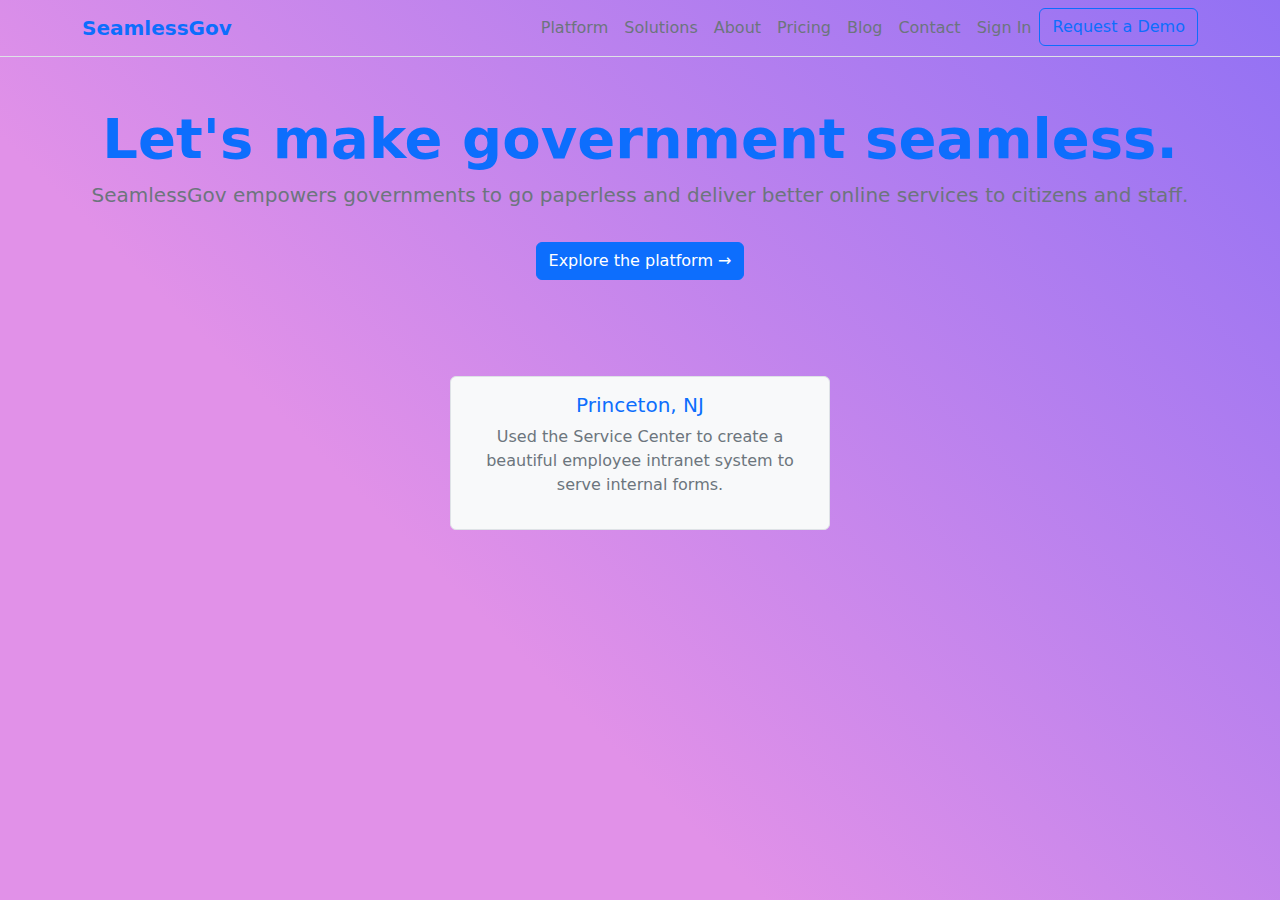
==== index.html @ b8a13b80 "navbar" ====
<!DOCTYPE html>
<html lang="cs">
<head>
  <meta charset="UTF-8">
  <meta name="viewport" content="width=device-width, initial-scale=1.0">
  <title>SeamlessGov</title>
  <link rel="stylesheet" href="style.css">
  <link href="https://cdn.jsdelivr.net/npm/bootstrap@5.3.0/dist/css/bootstrap.min.css" rel="stylesheet">
</head>
<body class="bg-light text-center">

  <!-- Navigační lišta -->
  <nav class="navbar navbar-expand-lg bg-transparent border-bottom">
    <div class="container">
      <a class="navbar-brand text-primary fw-bold" href="#">SeamlessGov</a>
      <button class="navbar-toggler" type="button" data-bs-toggle="collapse" data-bs-target="#navbarNav" aria-controls="navbarNav" aria-expanded="false" aria-label="Toggle navigation">
        <span class="navbar-toggler-icon"></span>
      </button>
      <div class="collapse navbar-collapse" id="navbarNav">
        <ul class="navbar-nav ms-auto">
          <li class="nav-item">
            <a class="nav-link text-secondary" href="#">Platform</a>
          </li>
          <li class="nav-item">
            <a class="nav-link text-secondary" href="#">Solutions</a>
          </li>
          <li class="nav-item">
            <a class="nav-link text-secondary" href="#">About</a>
          </li>
          <li class="nav-item">
            <a class="nav-link text-secondary" href="#">Pricing</a>
          </li>
          <li class="nav-item">
            <a class="nav-link text-secondary" href="#">Blog</a>
          </li>
          <li class="nav-item">
            <a class="nav-link text-secondary" href="#">Contact</a>
          </li>
          <li class="nav-item">
            <a class="nav-link text-secondary" href="#">Sign In</a>
          </li>
          <li class="nav-item">
            <a class="btn btn-outline-primary" href="#">Request a Demo</a>
          </li>
        </ul>
      </div>
    </div>
  </nav>

  <!-- Hlavní část -->
  <div class="container py-5">
    <h1 class="display-4 fw-bold text-primary">Let's make government seamless.</h1>
    <p class="lead text-secondary">SeamlessGov empowers governments to go paperless and deliver better online services to citizens and staff.</p>
    <a href="#" class="btn btn-primary mt-3">Explore the platform →</a>
  </div>

  <!-- Časová osa -->
  <div class="container mt-5">
    <div class="row justify-content-center">
      <div class="col-md-4 bg-light border rounded p-3">
        <h5 class="text-primary">Princeton, NJ</h5>
        <p class="text-secondary">Used the Service Center to create a beautiful employee intranet system to serve internal forms.</p>
      </div>
    </div>
  </div>

  <script src="https://cdn.jsdelivr.net/npm/bootstrap@5.3.0/dist/js/bootstrap.bundle.min.js"></script>
</body>
</html>
---- style.css ----
body {background: rgb(225,145,232);
    background: linear-gradient(45deg, rgba(225,145,232,1) 35%, rgba(146,113,244,1) 100%);
background-repeat: no-repeat;
min-height: 100vh; }
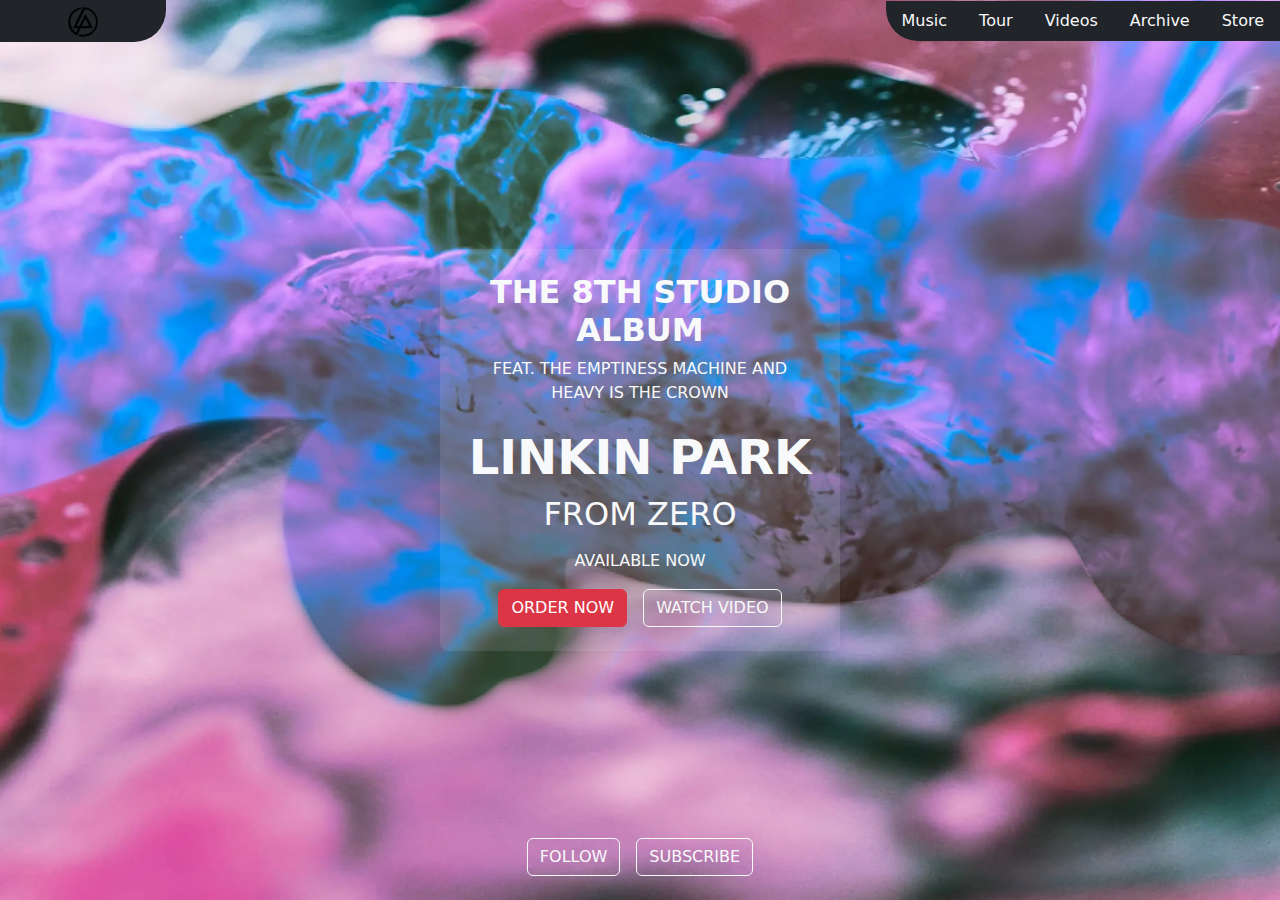
==== commit e222059d: "změna pozadí a navbar" ====
--- a/index.html
+++ b/index.html
@@ -1,69 +1,48 @@
 <!DOCTYPE html>
-<html lang="cs">
+<html lang="en">
 <head>
   <meta charset="UTF-8">
   <meta name="viewport" content="width=device-width, initial-scale=1.0">
-  <title>SeamlessGov</title>
-  <link rel="stylesheet" href="style.css">
-  <link href="https://cdn.jsdelivr.net/npm/bootstrap@5.3.0/dist/css/bootstrap.min.css" rel="stylesheet">
+  <title>Linkin Park Album</title>
+  <link href="https://cdn.jsdelivr.net/npm/bootstrap@5.3.0-alpha1/dist/css/bootstrap.min.css" rel="stylesheet">
 </head>
-<body class="bg-light text-center">
+<body style="background: url('./img/bg.png') no-repeat center center/cover; height: 100vh; position: relative;">
 
-  <!-- Navigační lišta -->
-  <nav class="navbar navbar-expand-lg bg-transparent border-bottom">
-    <div class="container">
-      <a class="navbar-brand text-primary fw-bold" href="#">SeamlessGov</a>
-      <button class="navbar-toggler" type="button" data-bs-toggle="collapse" data-bs-target="#navbarNav" aria-controls="navbarNav" aria-expanded="false" aria-label="Toggle navigation">
-        <span class="navbar-toggler-icon"></span>
-      </button>
-      <div class="collapse navbar-collapse" id="navbarNav">
-        <ul class="navbar-nav ms-auto">
-          <li class="nav-item">
-            <a class="nav-link text-secondary" href="#">Platform</a>
-          </li>
-          <li class="nav-item">
-            <a class="nav-link text-secondary" href="#">Solutions</a>
-          </li>
-          <li class="nav-item">
-            <a class="nav-link text-secondary" href="#">About</a>
-          </li>
-          <li class="nav-item">
-            <a class="nav-link text-secondary" href="#">Pricing</a>
-          </li>
-          <li class="nav-item">
-            <a class="nav-link text-secondary" href="#">Blog</a>
-          </li>
-          <li class="nav-item">
-            <a class="nav-link text-secondary" href="#">Contact</a>
-          </li>
-          <li class="nav-item">
-            <a class="nav-link text-secondary" href="#">Sign In</a>
-          </li>
-          <li class="nav-item">
-            <a class="btn btn-outline-primary" href="#">Request a Demo</a>
-          </li>
-        </ul>
-      </div>
-    </div>
+  <!-- Navigace -->
+  <nav class="navbar navbar-dark bg-dark position-absolute bg-transparent d-flex justify-content-between container-fluid p-0">
+      <a class="navbar-brand bg-dark text-center" href="#" style="border-radius: 0 0 2rem 0; width:13%;">
+        <img src="./img/LP logo.png" alt="Logo" style="height: 30px;">
+      </a>
+      <ul class="nav bg-dark" style="border-radius: 0 0 0 2rem;">
+        <li class="nav-item"><a class="nav-link text-light" href="#">Music</a></li>
+        <li class="nav-item"><a class="nav-link text-light" href="#">Tour</a></li>
+        <li class="nav-item"><a class="nav-link text-light" href="#">Videos</a></li>
+        <li class="nav-item"><a class="nav-link text-light" href="#">Archive</a></li>
+        <li class="nav-item"><a class="nav-link text-light" href="#">Store</a></li>
+      </ul>
   </nav>
 
-  <!-- Hlavní část -->
-  <div class="container py-5">
-    <h1 class="display-4 fw-bold text-primary">Let's make government seamless.</h1>
-    <p class="lead text-secondary">SeamlessGov empowers governments to go paperless and deliver better online services to citizens and staff.</p>
-    <a href="#" class="btn btn-primary mt-3">Explore the platform →</a>
-  </div>
-
-  <!-- Časová osa -->
-  <div class="container mt-5">
-    <div class="row justify-content-center">
-      <div class="col-md-4 bg-light border rounded p-3">
-        <h5 class="text-primary">Princeton, NJ</h5>
-        <p class="text-secondary">Used the Service Center to create a beautiful employee intranet system to serve internal forms.</p>
+  <!-- Hlavní sekce -->
+  <div class="container h-100 d-flex align-items-center justify-content-center">
+    <div class="text-center text-light p-4" style="background: rgba(255, 255, 255, 0.1); border-radius: 8px; max-width: 400px;">
+      <h2 class="fw-bold">THE 8TH STUDIO ALBUM</h2>
+      <p class="mb-4">FEAT. THE EMPTINESS MACHINE AND HEAVY IS THE CROWN</p>
+      <h1 class="display-5 fw-bold">LINKIN PARK</h1>
+      <h2 class="fw-light">FROM ZERO</h2>
+      <p class="mt-3">AVAILABLE NOW</p>
+      <div class="d-flex justify-content-center gap-3">
+        <a href="#" class="btn btn-danger">ORDER NOW</a>
+        <a href="#" class="btn btn-outline-light">WATCH VIDEO</a>
       </div>
     </div>
   </div>
 
-  <script src="https://cdn.jsdelivr.net/npm/bootstrap@5.3.0/dist/js/bootstrap.bundle.min.js"></script>
+  <!-- Ovládací prvky dole -->
+  <div class="position-absolute bottom-0 start-0 end-0 d-flex justify-content-center mb-4 gap-3">
+    <a href="#" class="btn btn-outline-light">FOLLOW</a>
+    <a href="#" class="btn btn-outline-light">SUBSCRIBE</a>
+  </div>
+
+  <script src="https://cdn.jsdelivr.net/npm/bootstrap@5.3.0-alpha1/dist/js/bootstrap.bundle.min.js"></script>
 </body>
 </html>
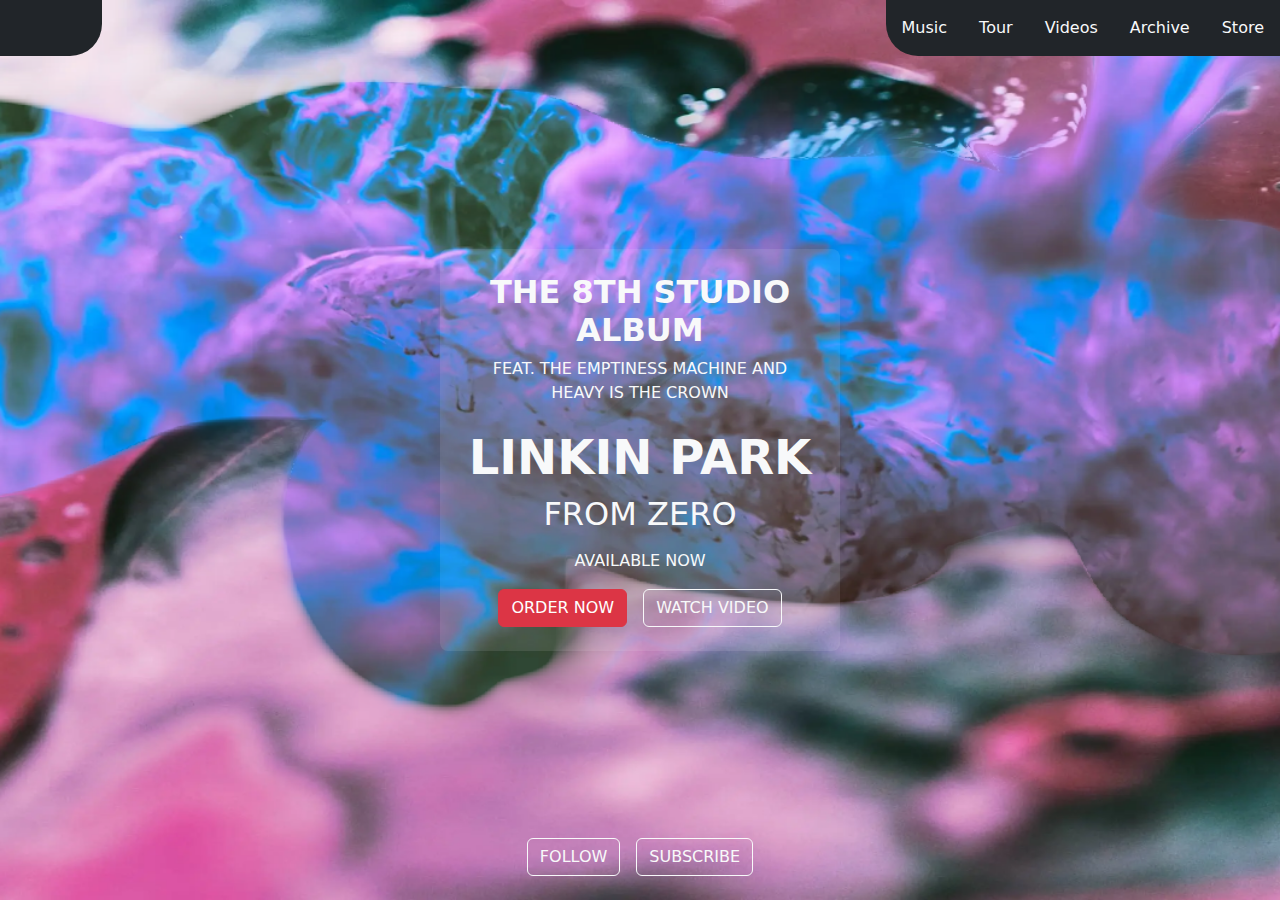
==== commit ed2aaade: "update" ====
--- a/index.html
+++ b/index.html
@@ -9,18 +9,22 @@
 <body style="background: url('./img/bg.png') no-repeat center center/cover; height: 100vh; position: relative;">
 
   <!-- Navigace -->
-  <nav class="navbar navbar-dark bg-dark position-absolute bg-transparent d-flex justify-content-between container-fluid p-0">
-      <a class="navbar-brand bg-dark text-center" href="#" style="border-radius: 0 0 2rem 0; width:13%;">
-        <img src="./img/LP logo.png" alt="Logo" style="height: 30px;">
-      </a>
-      <ul class="nav bg-dark" style="border-radius: 0 0 0 2rem;">
-        <li class="nav-item"><a class="nav-link text-light" href="#">Music</a></li>
-        <li class="nav-item"><a class="nav-link text-light" href="#">Tour</a></li>
-        <li class="nav-item"><a class="nav-link text-light" href="#">Videos</a></li>
-        <li class="nav-item"><a class="nav-link text-light" href="#">Archive</a></li>
-        <li class="nav-item"><a class="nav-link text-light" href="#">Store</a></li>
-      </ul>
+  <nav class="navbar navbar-dark position-absolute bg-transparent container-fluid top-0 start-0 p-0 d-flex justify-content-between">
+    <!-- Logo -->
+    <a class="navbar-brand bg-dark text-center text-light" href="#" style="border-radius: 0 0 2rem 0; width: 8%; height: 56px; display: flex; align-items: center; justify-content: center;">
+      <div class="icon" data-v-64e728a6=""><svg class="m-2" xmlns="http://www.w3.org/2000/svg" fill="none" viewBox="0 0 56 56" class="nuxt-icon nuxt-icon--fill" data-v-64e728a6=""><circle cx="28" cy="28" r="28" fill="#FAFCFE"></circle><path fill="#242628" d="M29.405 4.008 29.25 4h-1.57c-.499 0-.761 0-1.331.02l-.412.038c-5.684.48-11.03 3.01-15.056 7.122C6.442 15.7 4 21.668 4 27.985c0 9.374 5.51 17.95 14.065 21.859l.37.177a.37.37 0 0 1 .142.02l.326.134c.794.368 1.031.378 1.808.696l.26.079A23.951 23.951 0 0 0 27.997 52c6.29 0 12.239-2.429 16.755-6.84C49.427 40.593 52 34.495 52 27.982c0-12.707-9.932-23.24-22.595-23.974ZM42.728 42.44c-.113.116-.227.23-.343.341C38.503 46.56 33.394 48.64 28 48.64a20.67 20.67 0 0 1-5.084-.637 2.603 2.603 0 0 1-1.695-3.666l2.366-4.84a2.607 2.607 0 0 1 2.334-1.459l14.69-.015c.036 0 .071 0 .107-.002a2.602 2.602 0 0 1 2.008 4.418l.002.002ZM11.11 36.945h-.017a2.602 2.602 0 0 1-2.417-1.686 20.588 20.588 0 0 1-1.32-7.274c0-5.41 2.09-10.528 5.879-14.414a20.679 20.679 0 0 1 9.044-5.436 2.603 2.603 0 0 1 3.045 3.674L13.604 35.122c-.446 1.047-1.296 1.823-2.495 1.823Zm8.333 4.035a2.964 2.964 0 0 1-2.961 2.964 2.964 2.964 0 0 1 0-5.928 2.964 2.964 0 0 1 2.961 2.964Zm8.308-9.988 2.014-4.11a2.602 2.602 0 0 1 2.32-1.457h.016a2.6 2.6 0 0 1 2.32 1.429l2.08 4.12a2.603 2.603 0 0 1-2.324 3.777l-4.097-.01a2.595 2.595 0 0 1-2.203-1.23 2.598 2.598 0 0 1-.126-2.52Zm14.716 4.32a2.458 2.458 0 0 0-.083-.187L33.83 18.26a1.988 1.988 0 0 0-1.778-1.094c-.235 0-.462.038-.676.114a2.594 2.594 0 0 1-2.823-.735 2.6 2.6 0 0 1-.369-2.895l2.16-4.277a2.601 2.601 0 0 1 3-1.338c8.862 2.393 15.295 10.783 15.295 19.945 0 2.514-.444 4.966-1.321 7.289a2.606 2.606 0 0 1-2.412 1.684h-.02a2.601 2.601 0 0 1-2.42-1.647v.006Z"></path></svg></div>
+    </a>
+  
+    <!-- Navigační menu -->
+    <ul class="nav bg-dark p-0" style="border-radius: 0 0 0 2rem; height: 56px; display: flex; align-items: center;">
+      <li class="nav-item"><a class="nav-link text-light px-3" href="#">Music</a></li>
+      <li class="nav-item"><a class="nav-link text-light px-3" href="#">Tour</a></li>
+      <li class="nav-item"><a class="nav-link text-light px-3" href="#">Videos</a></li>
+      <li class="nav-item"><a class="nav-link text-light px-3" href="#">Archive</a></li>
+      <li class="nav-item"><a class="nav-link text-light px-3" href="#">Store</a></li>
+    </ul>
   </nav>
+  
 
   <!-- Hlavní sekce -->
   <div class="container h-100 d-flex align-items-center justify-content-center">
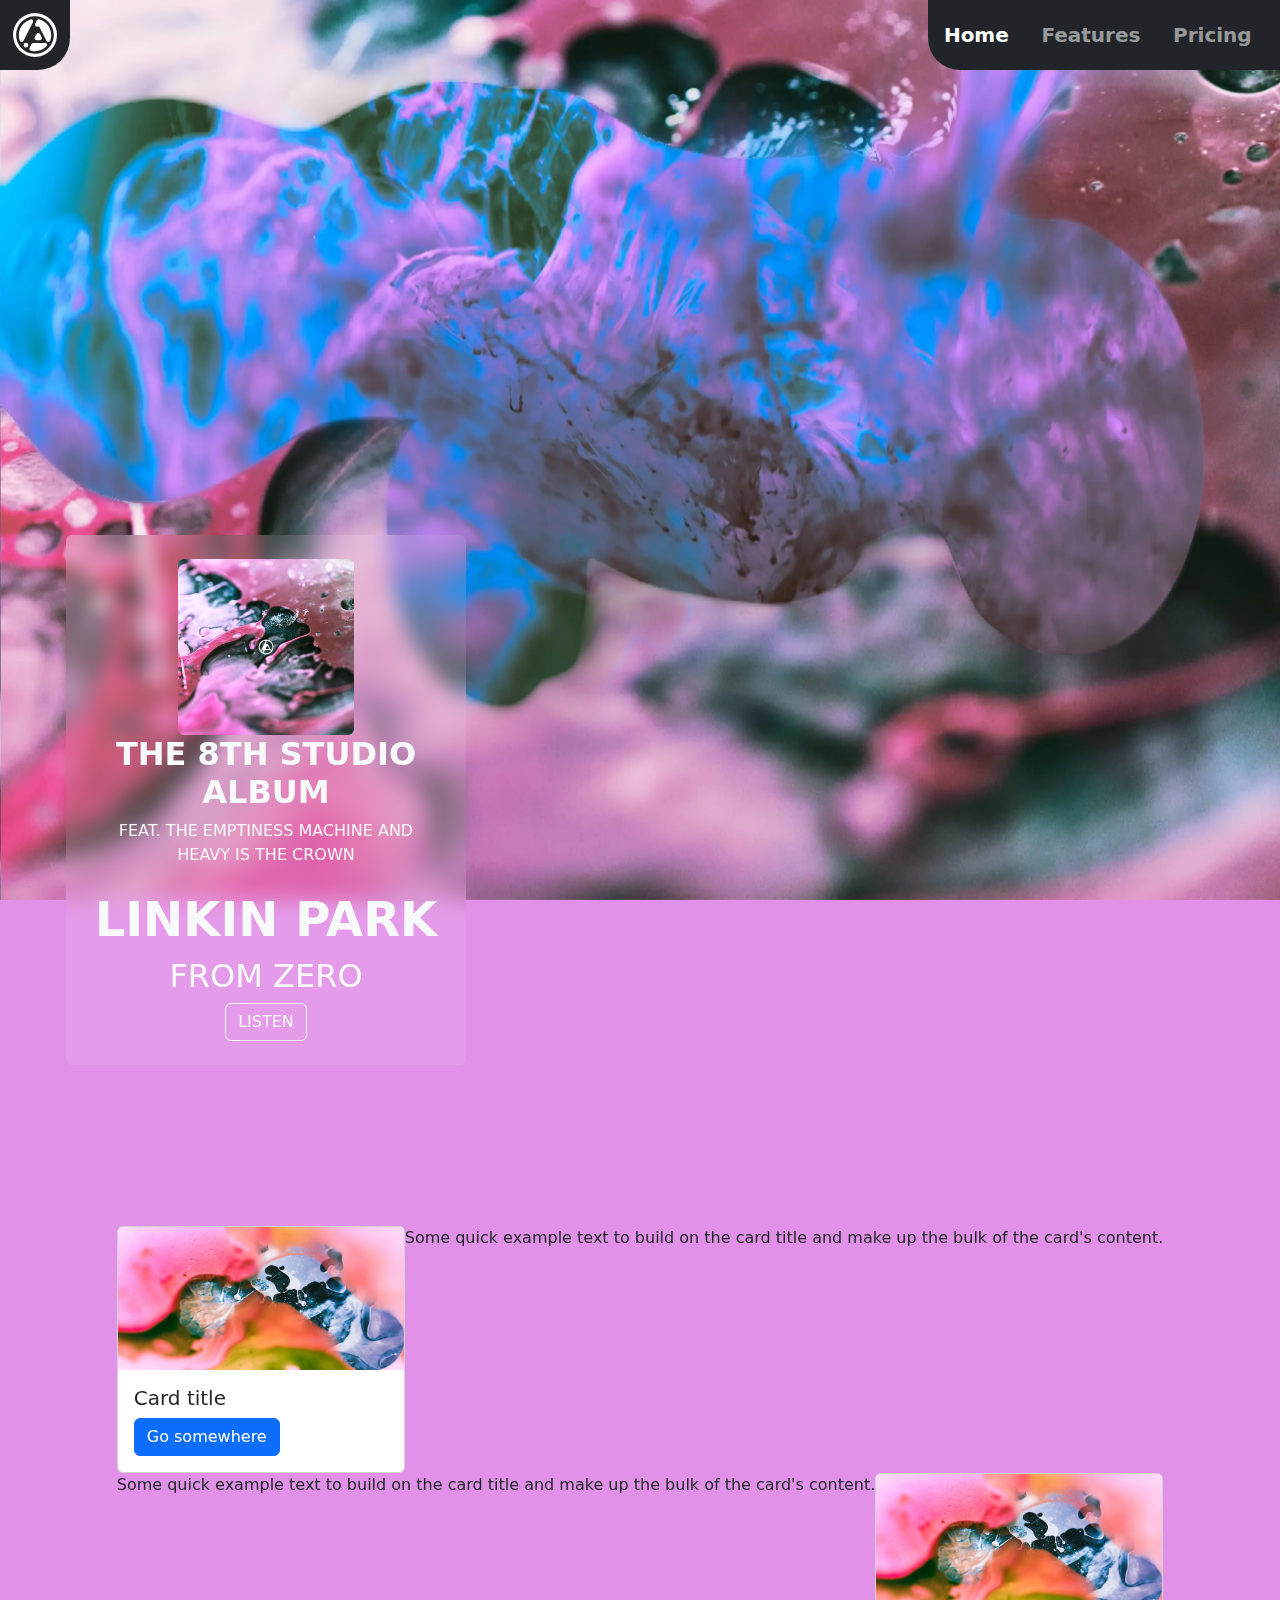
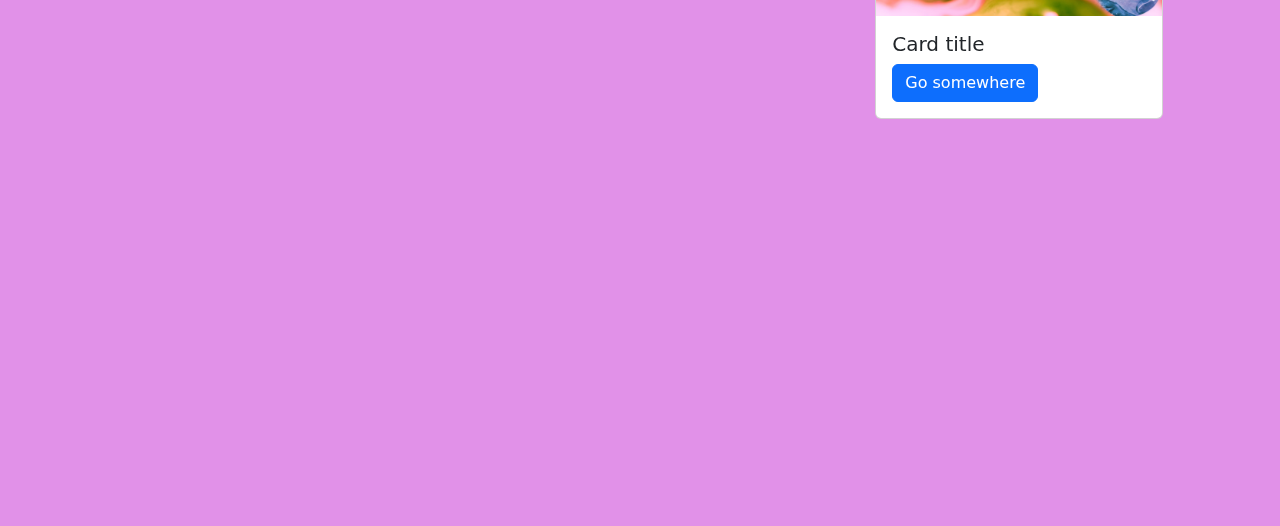
==== commit fca780c8: "update navbar,cards,delší background" ====
--- a/index.html
+++ b/index.html
@@ -1,52 +1,100 @@
 <!DOCTYPE html>
 <html lang="en">
+
 <head>
   <meta charset="UTF-8">
   <meta name="viewport" content="width=device-width, initial-scale=1.0">
   <title>Linkin Park Album</title>
   <link href="https://cdn.jsdelivr.net/npm/bootstrap@5.3.0-alpha1/dist/css/bootstrap.min.css" rel="stylesheet">
+  <link rel="stylesheet" href="style.css">
 </head>
-<body style="background: url('./img/bg.png') no-repeat center center/cover; height: 100vh; position: relative;">
 
-  <!-- Navigace -->
-  <nav class="navbar navbar-dark position-absolute bg-transparent container-fluid top-0 start-0 p-0 d-flex justify-content-between">
-    <!-- Logo -->
-    <a class="navbar-brand bg-dark text-center text-light" href="#" style="border-radius: 0 0 2rem 0; width: 8%; height: 56px; display: flex; align-items: center; justify-content: center;">
-      <div class="icon" data-v-64e728a6=""><svg class="m-2" xmlns="http://www.w3.org/2000/svg" fill="none" viewBox="0 0 56 56" class="nuxt-icon nuxt-icon--fill" data-v-64e728a6=""><circle cx="28" cy="28" r="28" fill="#FAFCFE"></circle><path fill="#242628" d="M29.405 4.008 29.25 4h-1.57c-.499 0-.761 0-1.331.02l-.412.038c-5.684.48-11.03 3.01-15.056 7.122C6.442 15.7 4 21.668 4 27.985c0 9.374 5.51 17.95 14.065 21.859l.37.177a.37.37 0 0 1 .142.02l.326.134c.794.368 1.031.378 1.808.696l.26.079A23.951 23.951 0 0 0 27.997 52c6.29 0 12.239-2.429 16.755-6.84C49.427 40.593 52 34.495 52 27.982c0-12.707-9.932-23.24-22.595-23.974ZM42.728 42.44c-.113.116-.227.23-.343.341C38.503 46.56 33.394 48.64 28 48.64a20.67 20.67 0 0 1-5.084-.637 2.603 2.603 0 0 1-1.695-3.666l2.366-4.84a2.607 2.607 0 0 1 2.334-1.459l14.69-.015c.036 0 .071 0 .107-.002a2.602 2.602 0 0 1 2.008 4.418l.002.002ZM11.11 36.945h-.017a2.602 2.602 0 0 1-2.417-1.686 20.588 20.588 0 0 1-1.32-7.274c0-5.41 2.09-10.528 5.879-14.414a20.679 20.679 0 0 1 9.044-5.436 2.603 2.603 0 0 1 3.045 3.674L13.604 35.122c-.446 1.047-1.296 1.823-2.495 1.823Zm8.333 4.035a2.964 2.964 0 0 1-2.961 2.964 2.964 2.964 0 0 1 0-5.928 2.964 2.964 0 0 1 2.961 2.964Zm8.308-9.988 2.014-4.11a2.602 2.602 0 0 1 2.32-1.457h.016a2.6 2.6 0 0 1 2.32 1.429l2.08 4.12a2.603 2.603 0 0 1-2.324 3.777l-4.097-.01a2.595 2.595 0 0 1-2.203-1.23 2.598 2.598 0 0 1-.126-2.52Zm14.716 4.32a2.458 2.458 0 0 0-.083-.187L33.83 18.26a1.988 1.988 0 0 0-1.778-1.094c-.235 0-.462.038-.676.114a2.594 2.594 0 0 1-2.823-.735 2.6 2.6 0 0 1-.369-2.895l2.16-4.277a2.601 2.601 0 0 1 3-1.338c8.862 2.393 15.295 10.783 15.295 19.945 0 2.514-.444 4.966-1.321 7.289a2.606 2.606 0 0 1-2.412 1.684h-.02a2.601 2.601 0 0 1-2.42-1.647v.006Z"></path></svg></div>
+<body>
+
+  <img id="bg" src="./img/bg.png">
+
+
+  <nav class="navbar p-0 m-0 navbar-expand-lg navbar-dark bg-transparent d-flex justify-content-between">
+    <a class="navbar-brand bg-dark text-center text-light " href="#"
+      style="border-radius: 0 0 2rem 0; width: 70px; display: flex;margin-right: 67%; align-items: center; justify-content: center;">
+      <div class="icon" style="width: 60px;" data-v-64e728a6=""><svg class="m-2" xmlns="http://www.w3.org/2000/svg"
+          fill="none" viewBox="0 0 56 56" class="nuxt-icon nuxt-icon--fill" data-v-64e728a6="">
+          <circle cx="28" cy="28" r="28" fill="#FAFCFE"></circle>
+          <path fill="#242628"
+            d="M29.405 4.008 29.25 4h-1.57c-.499 0-.761 0-1.331.02l-.412.038c-5.684.48-11.03 3.01-15.056 7.122C6.442 15.7 4 21.668 4 27.985c0 9.374 5.51 17.95 14.065 21.859l.37.177a.37.37 0 0 1 .142.02l.326.134c.794.368 1.031.378 1.808.696l.26.079A23.951 23.951 0 0 0 27.997 52c6.29 0 12.239-2.429 16.755-6.84C49.427 40.593 52 34.495 52 27.982c0-12.707-9.932-23.24-22.595-23.974ZM42.728 42.44c-.113.116-.227.23-.343.341C38.503 46.56 33.394 48.64 28 48.64a20.67 20.67 0 0 1-5.084-.637 2.603 2.603 0 0 1-1.695-3.666l2.366-4.84a2.607 2.607 0 0 1 2.334-1.459l14.69-.015c.036 0 .071 0 .107-.002a2.602 2.602 0 0 1 2.008 4.418l.002.002ZM11.11 36.945h-.017a2.602 2.602 0 0 1-2.417-1.686 20.588 20.588 0 0 1-1.32-7.274c0-5.41 2.09-10.528 5.879-14.414a20.679 20.679 0 0 1 9.044-5.436 2.603 2.603 0 0 1 3.045 3.674L13.604 35.122c-.446 1.047-1.296 1.823-2.495 1.823Zm8.333 4.035a2.964 2.964 0 0 1-2.961 2.964 2.964 2.964 0 0 1 0-5.928 2.964 2.964 0 0 1 2.961 2.964Zm8.308-9.988 2.014-4.11a2.602 2.602 0 0 1 2.32-1.457h.016a2.6 2.6 0 0 1 2.32 1.429l2.08 4.12a2.603 2.603 0 0 1-2.324 3.777l-4.097-.01a2.595 2.595 0 0 1-2.203-1.23 2.598 2.598 0 0 1-.126-2.52Zm14.716 4.32a2.458 2.458 0 0 0-.083-.187L33.83 18.26a1.988 1.988 0 0 0-1.778-1.094c-.235 0-.462.038-.676.114a2.594 2.594 0 0 1-2.823-.735 2.6 2.6 0 0 1-.369-2.895l2.16-4.277a2.601 2.601 0 0 1 3-1.338c8.862 2.393 15.295 10.783 15.295 19.945 0 2.514-.444 4.966-1.321 7.289a2.606 2.606 0 0 1-2.412 1.684h-.02a2.601 2.601 0 0 1-2.42-1.647v.006Z">
+          </path>
+        </svg></div>
     </a>
-  
-    <!-- Navigační menu -->
-    <ul class="nav bg-dark p-0" style="border-radius: 0 0 0 2rem; height: 56px; display: flex; align-items: center;">
-      <li class="nav-item"><a class="nav-link text-light px-3" href="#">Music</a></li>
-      <li class="nav-item"><a class="nav-link text-light px-3" href="#">Tour</a></li>
-      <li class="nav-item"><a class="nav-link text-light px-3" href="#">Videos</a></li>
-      <li class="nav-item"><a class="nav-link text-light px-3" href="#">Archive</a></li>
-      <li class="nav-item"><a class="nav-link text-light px-3" href="#">Store</a></li>
-    </ul>
+
+    <button class="navbar-toggler" type="button" data-bs-toggle="collapse" data-bs-target="#navbarNav"
+      aria-controls="navbarNav" aria-expanded="false" aria-label="Toggle navigation">
+      <span class="navbar-toggler-icon text-dark"></span>
+    </button>
+
+    <div class="collapse navbar-collapse bg-dark p-0" style="height: 70px;border-radius: 0 0 0 2rem;" id="navbarNav">
+      <ul class="navbar-nav d-flex justify-content-around fw-bold container-fluid">
+        <li class="nav-item">
+          <a class="nav-link active fs-5 text-center" aria-current="page" href="#">Home</a>
+        </li>
+        <li class="nav-item">
+          <a class="nav-link fs-5 text-center" href="#">Features</a>
+        </li>
+        <li class="nav-item">
+          <a class="nav-link fs-5 text-center" href="#">Pricing</a>
+        </li>
+      </ul>
+    </div>
   </nav>
-  
 
-  <!-- Hlavní sekce -->
-  <div class="container h-100 d-flex align-items-center justify-content-center">
-    <div class="text-center text-light p-4" style="background: rgba(255, 255, 255, 0.1); border-radius: 8px; max-width: 400px;">
-      <h2 class="fw-bold">THE 8TH STUDIO ALBUM</h2>
-      <p class="mb-4">FEAT. THE EMPTINESS MACHINE AND HEAVY IS THE CROWN</p>
+
+  <div class="container h-100 d-flex align-items-center min-vh-100 justify-content-center" style="margin-top:20%;">
+    <div class="karta text-center text-light p-4 position-absolute rounded mt-5"
+      style="background: rgba(255, 255, 255, 0.1); backdrop-filter: blur(10px); border-radius: 8px; left:66px; max-width: 400px;">
+      <div>
+        <img src="./img/album.jpg" class="w-50 rounded" alt="">
+        <h2 class="fw-bold">THE 8TH STUDIO ALBUM</h2>
+        <p class="mb-4">FEAT. THE EMPTINESS MACHINE AND HEAVY IS THE CROWN</p>
+      </div>
       <h1 class="display-5 fw-bold">LINKIN PARK</h1>
       <h2 class="fw-light">FROM ZERO</h2>
-      <p class="mt-3">AVAILABLE NOW</p>
-      <div class="d-flex justify-content-center gap-3">
-        <a href="#" class="btn btn-danger">ORDER NOW</a>
-        <a href="#" class="btn btn-outline-light">WATCH VIDEO</a>
+
+      <div class="d-flex justify-content-center mt-2 gap-3">
+        <a href="#" class="btn btn-outline-light">LISTEN</a>
       </div>
     </div>
   </div>
 
-  <!-- Ovládací prvky dole -->
-  <div class="position-absolute bottom-0 start-0 end-0 d-flex justify-content-center mb-4 gap-3">
-    <a href="#" class="btn btn-outline-light">FOLLOW</a>
-    <a href="#" class="btn btn-outline-light">SUBSCRIBE</a>
+  <div class="container h-100 d-flex align-items-center min-vh-100 flex-column">
+    <!-- karta1 -->
+    <div class="d-flex">
+      <div class="card" style="width: 18rem;">
+        <img src="./stahování (2).png" class="card-img-top" alt="...">
+        <div class="card-body">
+          <h5 class="card-title">Card title</h5>
+          <a href="#" class="btn btn-primary">Go somewhere</a>
+        </div>
+      </div>
+      <p class="card-text z-2">Some quick example text to build on the card title and make up the bulk of the card's
+        content.</p>
+    </div>
+
+    <!-- karta2 -->
+    <div class="d-flex">
+      <p class="card-text z-2">Some quick example text to build on the card title and make up the bulk of the card's
+        content.</p>
+      <div class="card" style="width: 18rem;">
+        <img src="./stahování (2).png" class="card-img-top" alt="...">
+        <div class="card-body">
+          <h5 class="card-title">Card title</h5>
+          <a href="#" class="btn btn-primary">Go somewhere</a>
+        </div>
+      </div>
+    </div>
+
+
   </div>
 
   <script src="https://cdn.jsdelivr.net/npm/bootstrap@5.3.0-alpha1/dist/js/bootstrap.bundle.min.js"></script>
 </body>
-</html>
+
+</html>--- a/style.css
+++ b/style.css
@@ -0,0 +1,29 @@
+body {
+    background: rgb(225, 145, 232);
+    position: relative;
+    min-height: 140vh;
+    width: 100vw;
+}
+
+#bg {
+    height: 100%;
+    width: 100vw;
+    position: fixed !important;
+}
+
+
+
+@media only screen and (max-width: 991px) {
+    .navbar-collapse {
+        border-radius: 0 !important;
+    }
+
+    .karta {
+        position:relative !important ;
+        left: 0 !important;
+    }
+
+    .navbar-brand {
+        margin-right: 27% !important;
+    }
+}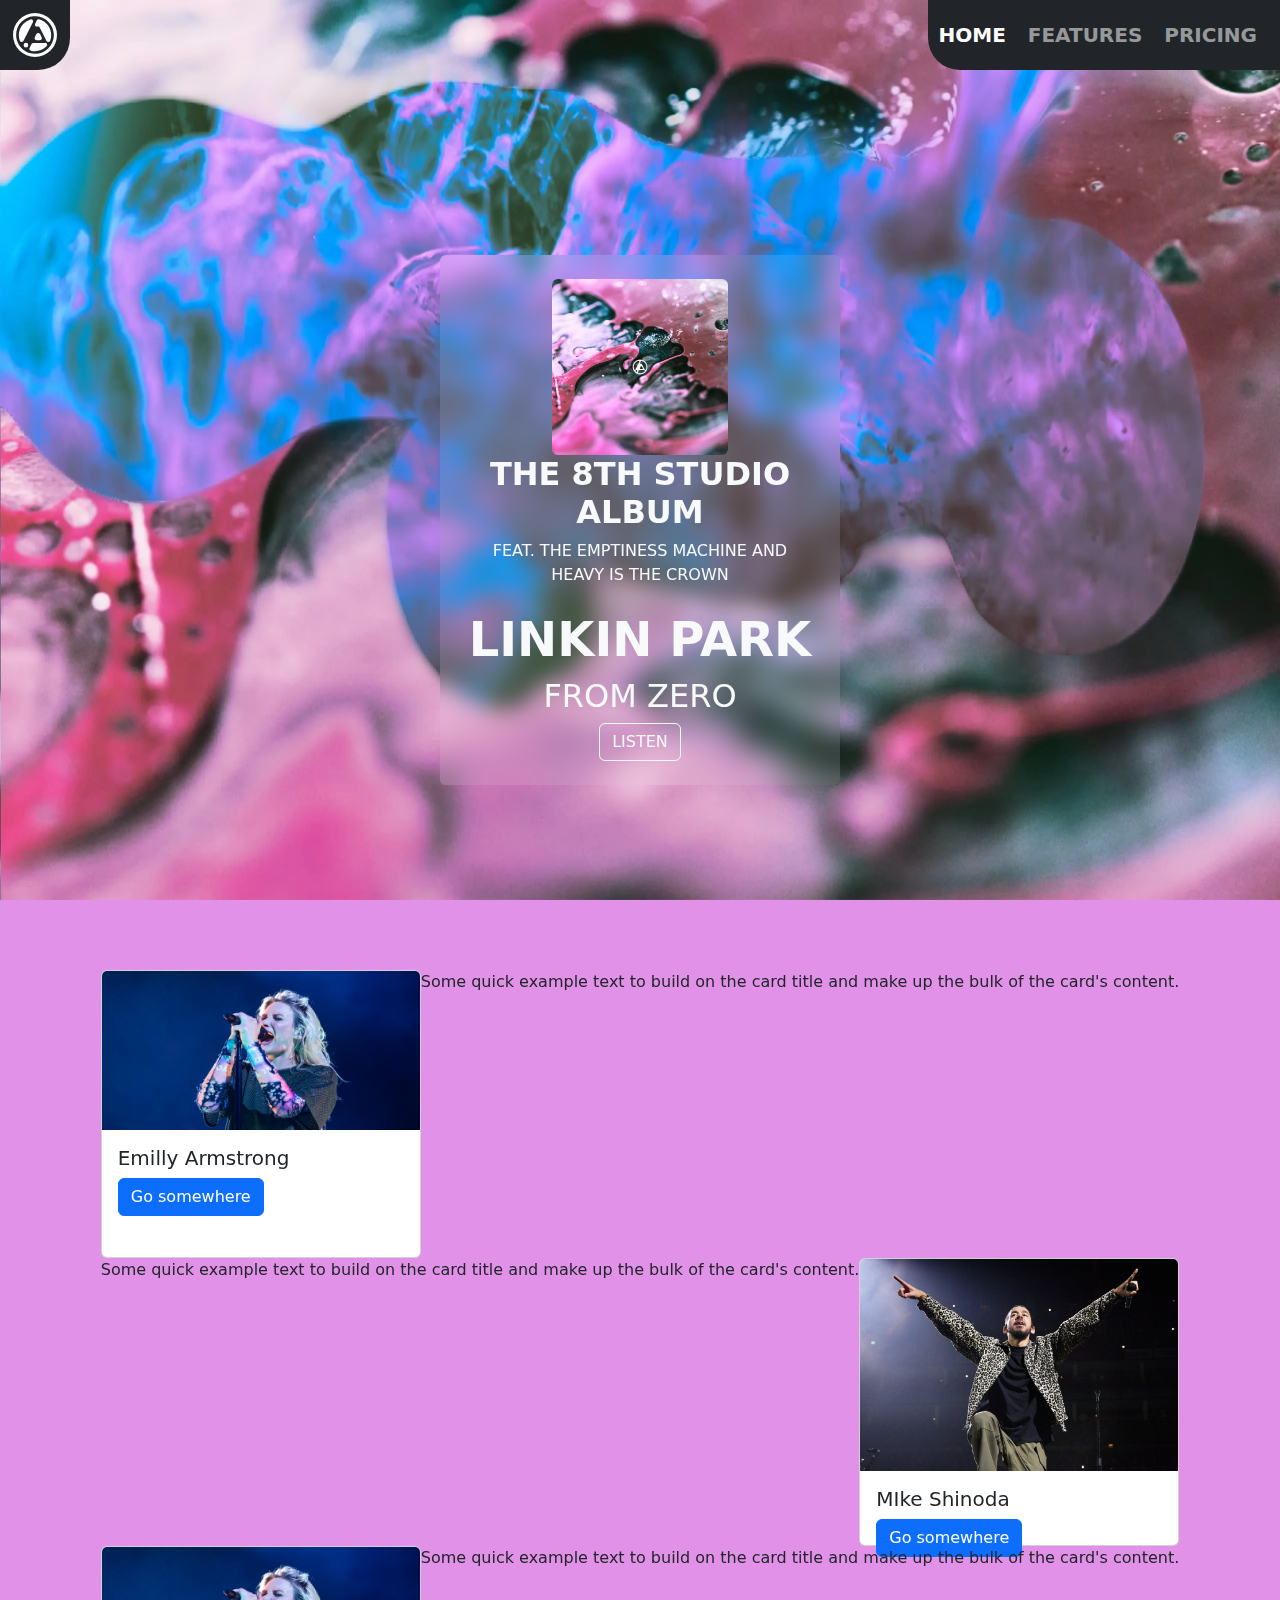
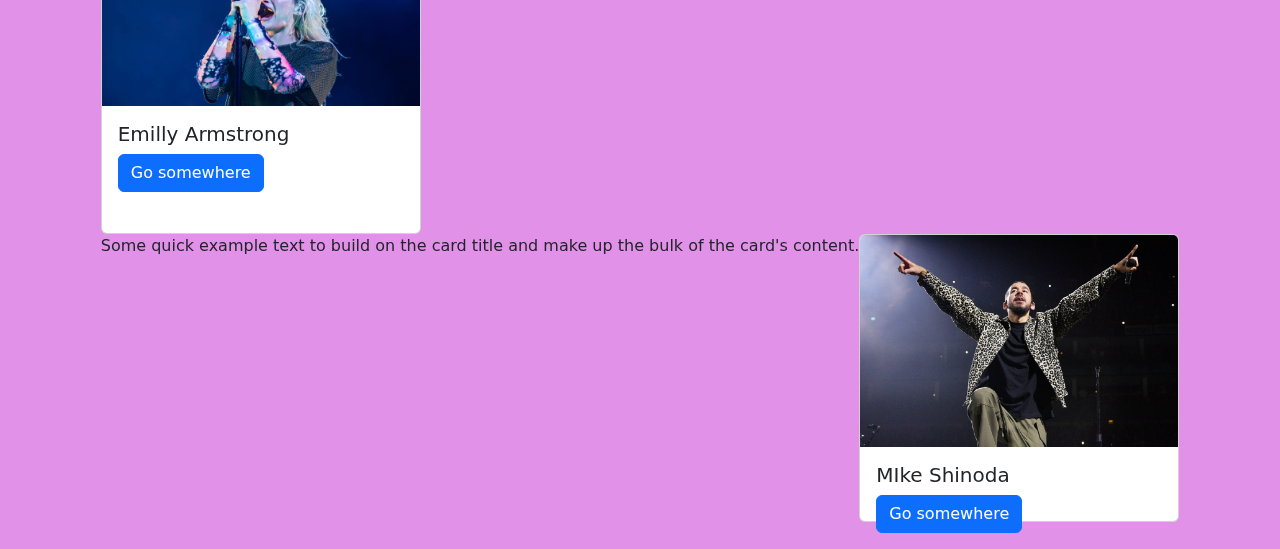
==== commit 2fcf0237: "update" ====
--- a/index.html
+++ b/index.html
@@ -34,22 +34,22 @@
     <div class="collapse navbar-collapse bg-dark p-0" style="height: 70px;border-radius: 0 0 0 2rem;" id="navbarNav">
       <ul class="navbar-nav d-flex justify-content-around fw-bold container-fluid">
         <li class="nav-item">
-          <a class="nav-link active fs-5 text-center" aria-current="page" href="#">Home</a>
+          <a class="nav-link active fs-5 text-center" aria-current="page" href="#">HOME</a>
         </li>
         <li class="nav-item">
-          <a class="nav-link fs-5 text-center" href="#">Features</a>
+          <a class="nav-link fs-5 text-center" href="#">FEATURES</a>
         </li>
         <li class="nav-item">
-          <a class="nav-link fs-5 text-center" href="#">Pricing</a>
+          <a class="nav-link fs-5 text-center" href="#">PRICING</a>
         </li>
       </ul>
     </div>
   </nav>
 
 
-  <div class="container h-100 d-flex align-items-center min-vh-100 justify-content-center" style="margin-top:20%;">
-    <div class="karta text-center text-light p-4 position-absolute rounded mt-5"
-      style="background: rgba(255, 255, 255, 0.1); backdrop-filter: blur(10px); border-radius: 8px; left:66px; max-width: 400px;">
+  <div class="container h-100 d-flex align-items-center min-vh-100 justify-content-center" style=";">
+    <div class="karta text-center text-light p-4 position-absolute rounded "
+      style="background: rgba(255, 255, 255, 0.1); backdrop-filter: blur(10px); border-radius: 8px; left:80; max-width: 400px;">
       <div>
         <img src="./img/album.jpg" class="w-50 rounded" alt="">
         <h2 class="fw-bold">THE 8TH STUDIO ALBUM</h2>
@@ -67,10 +67,10 @@
   <div class="container h-100 d-flex align-items-center min-vh-100 flex-column">
     <!-- karta1 -->
     <div class="d-flex">
-      <div class="card" style="width: 18rem;">
-        <img src="./stahování (2).png" class="card-img-top" alt="...">
+      <div class="card" style="width: 20rem; height: 18rem;">
+        <img src="./emilly.webp" class="card-img-top" alt="...">
         <div class="card-body">
-          <h5 class="card-title">Card title</h5>
+          <h5 class="card-title">Emilly Armstrong</h5>
           <a href="#" class="btn btn-primary">Go somewhere</a>
         </div>
       </div>
@@ -82,10 +82,36 @@
     <div class="d-flex">
       <p class="card-text z-2">Some quick example text to build on the card title and make up the bulk of the card's
         content.</p>
-      <div class="card" style="width: 18rem;">
-        <img src="./stahování (2).png" class="card-img-top" alt="...">
+      <div class="card" style="width: 20rem; height: 18rem;">
+        <img src="./mike.jpg" class="card-img-top" alt="...">
         <div class="card-body">
-          <h5 class="card-title">Card title</h5>
+          <h5 class="card-title">MIke Shinoda</h5>
+          <a href="#" class="btn btn-primary">Go somewhere</a>
+        </div>
+      </div>
+    </div>
+
+     <!-- karta3 -->
+     <div class="d-flex">
+      <div class="card" style="width: 20rem; height: 18rem;">
+        <img src="./emilly.webp" class="card-img-top" alt="...">
+        <div class="card-body">
+          <h5 class="card-title">Emilly Armstrong</h5>
+          <a href="#" class="btn btn-primary">Go somewhere</a>
+        </div>
+      </div>
+      <p class="card-text z-2">Some quick example text to build on the card title and make up the bulk of the card's
+        content.</p>
+    </div>
+
+     <!-- karta4 -->
+     <div class="d-flex">
+      <p class="card-text z-2">Some quick example text to build on the card title and make up the bulk of the card's
+        content.</p>
+      <div class="card" style="width: 20rem; height: 18rem;">
+        <img src="./mike.jpg" class="card-img-top" alt="...">
+        <div class="card-body">
+          <h5 class="card-title">MIke Shinoda</h5>
           <a href="#" class="btn btn-primary">Go somewhere</a>
         </div>
       </div>
--- a/style.css
+++ b/style.css
@@ -18,10 +18,6 @@
         border-radius: 0 !important;
     }
 
-    .karta {
-        position:relative !important ;
-        left: 0 !important;
-    }
 
     .navbar-brand {
         margin-right: 27% !important;
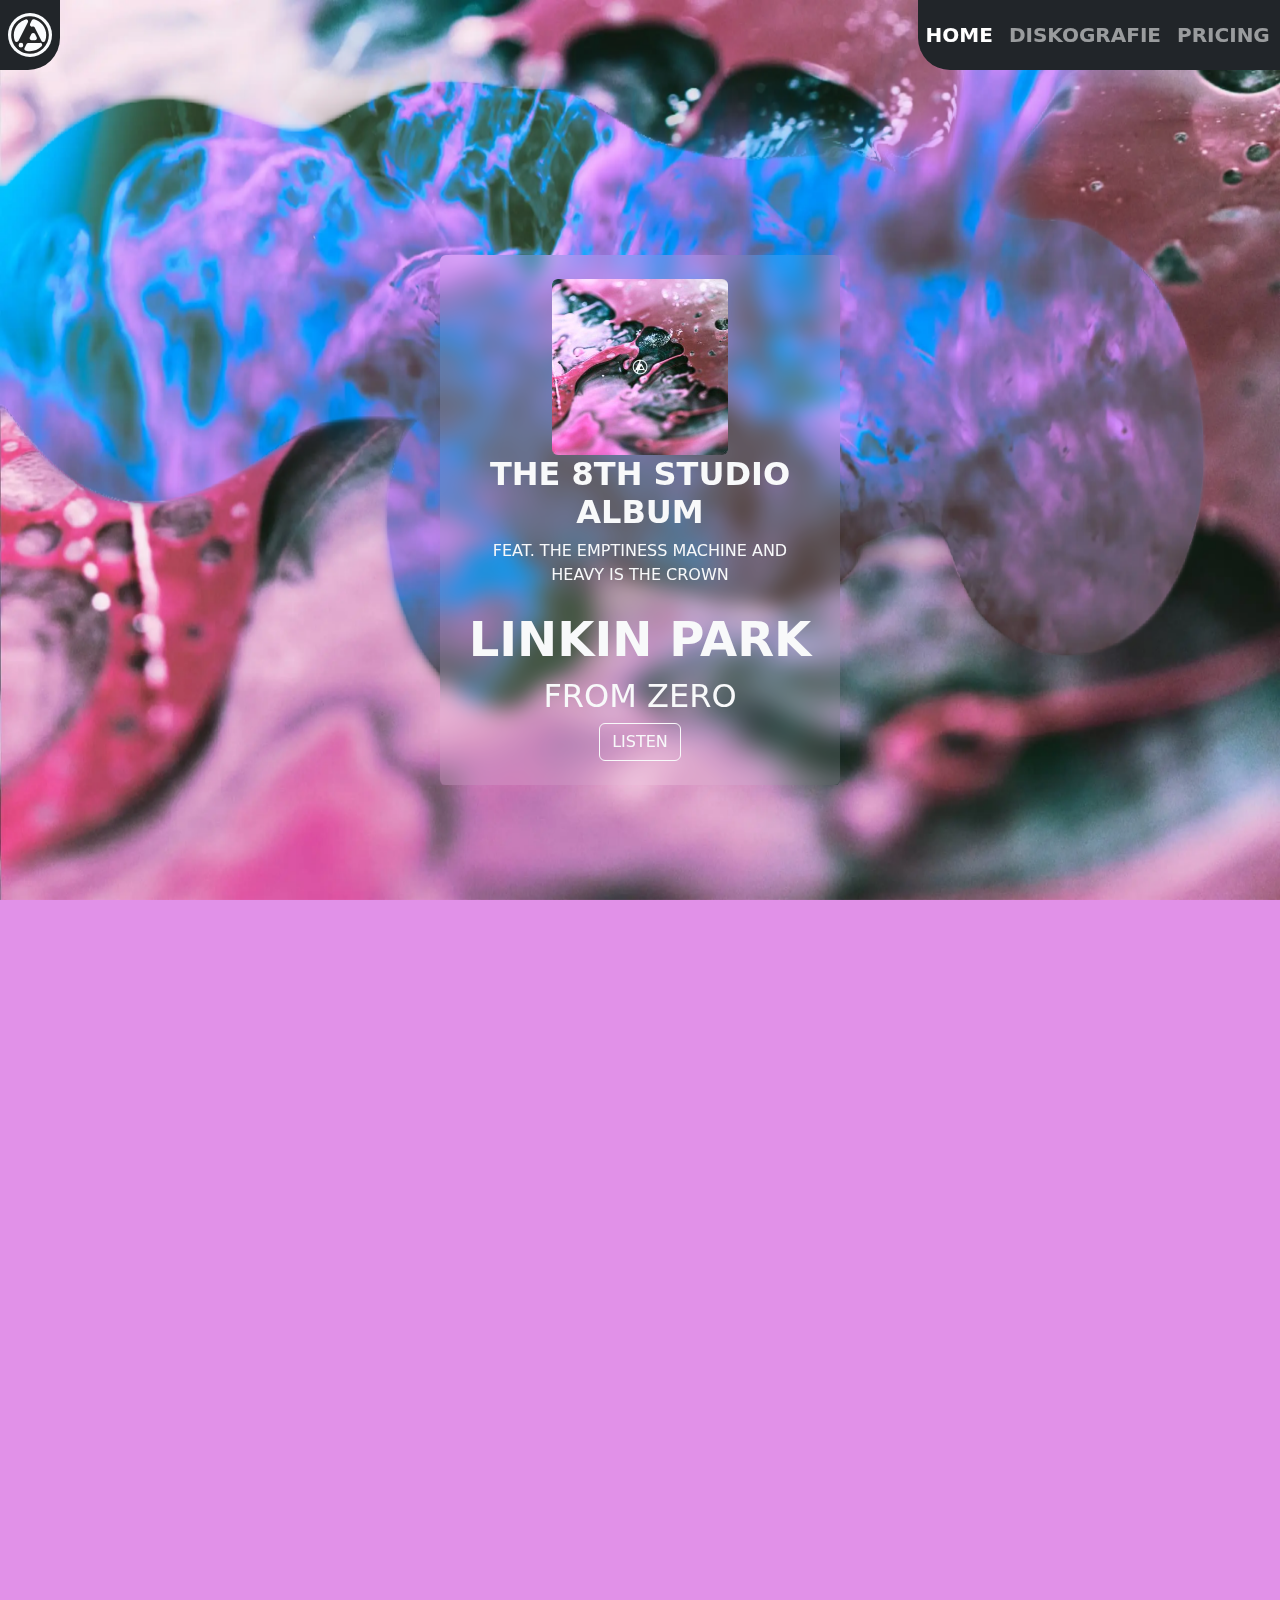
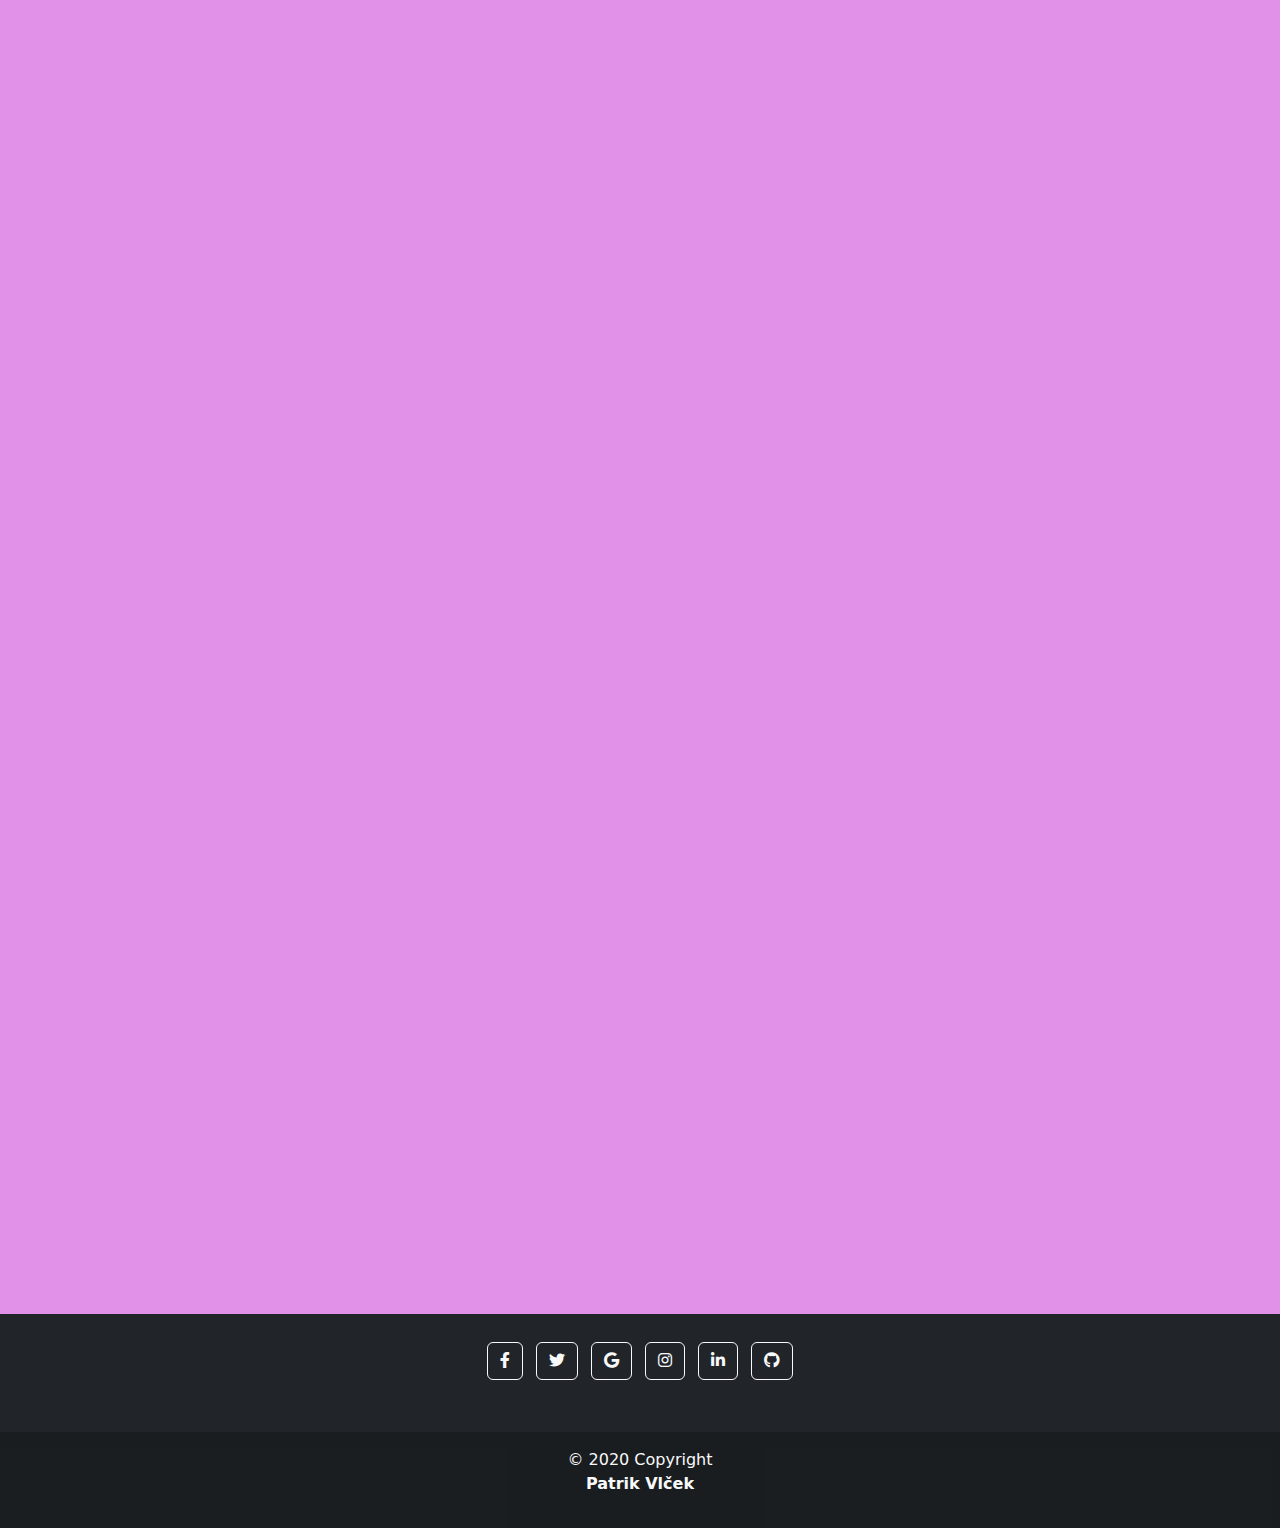
==== commit b5aaa064: "update biografie, diskografie" ====
--- a/index.html
+++ b/index.html
@@ -6,12 +6,14 @@
   <meta name="viewport" content="width=device-width, initial-scale=1.0">
   <title>Linkin Park Album</title>
   <link href="https://cdn.jsdelivr.net/npm/bootstrap@5.3.0-alpha1/dist/css/bootstrap.min.css" rel="stylesheet">
+  <link href="https://cdnjs.cloudflare.com/ajax/libs/font-awesome/6.0.0-beta3/css/all.min.css" rel="stylesheet">
   <link rel="stylesheet" href="style.css">
+    <link rel="stylesheet" href="https://unpkg.com/aos@next/dist/aos.css" />
 </head>
 
 <body>
 
-  <img id="bg" src="./img/bg.png">
+  <img id="bg" src="./img/bg.png" style="z-index: -1;">
 
 
   <nav class="navbar p-0 m-0 navbar-expand-lg navbar-dark bg-transparent d-flex justify-content-between">
@@ -37,7 +39,7 @@
           <a class="nav-link active fs-5 text-center" aria-current="page" href="#">HOME</a>
         </li>
         <li class="nav-item">
-          <a class="nav-link fs-5 text-center" href="#">FEATURES</a>
+          <a class="nav-link fs-5 text-center" href="./diskografie.html">DISKOGRAFIE</a>
         </li>
         <li class="nav-item">
           <a class="nav-link fs-5 text-center" href="#">PRICING</a>
@@ -46,8 +48,7 @@
     </div>
   </nav>
 
-
-  <div class="container h-100 d-flex align-items-center min-vh-100 justify-content-center" style=";">
+  <div class="container h-100 d-flex align-items-center min-vh-100 justify-content-center" data-aos="zoom-in">
     <div class="karta text-center text-light p-4 position-absolute rounded "
       style="background: rgba(255, 255, 255, 0.1); backdrop-filter: blur(10px); border-radius: 8px; left:80; max-width: 400px;">
       <div>
@@ -64,63 +65,174 @@
     </div>
   </div>
 
-  <div class="container h-100 d-flex align-items-center min-vh-100 flex-column">
+  <div class="container obrazky h-100 d-flex align-items-center min-vh-100 flex-column" style="width: 90vw; margin-left:12.5vw;">
     <!-- karta1 -->
-    <div class="d-flex">
-      <div class="card" style="width: 20rem; height: 18rem;">
-        <img src="./emilly.webp" class="card-img-top" alt="...">
-        <div class="card-body">
-          <h5 class="card-title">Emilly Armstrong</h5>
-          <a href="#" class="btn btn-primary">Go somewhere</a>
-        </div>
-      </div>
-      <p class="card-text z-2">Some quick example text to build on the card title and make up the bulk of the card's
-        content.</p>
+    <div class="d-flex flex-wrap k" data-aos="fade-up-right">
+      <div class="card"
+        style="width: 24rem; height: 20rem;background: rgba(0, 0, 0, 0.5); backdrop-filter: blur(10px);">
+        <img src="./emilly.webp" class="card-img-top" alt="...">
+        <div class="card-body">
+          <h5 class="card-title text-center text-light fw-bold">Emilly Armstrong</h5>
+          <div class="d-flex justify-content-center mt-4 gap-3">
+            <a href="https://www.instagram.com/yourprofile" class="btn btn-outline-light" target="_blank"
+              style="gap: 0.5rem;">
+              <i class="fab fa-instagram"></i>
+              Instagram
+            </a>
+          </div>
+        </div>
+      </div>
+      <p class="card-text w-50 z-2 fs-3 text-center text-light" style="padding-left: 15%; padding-top: 5%;">Some quick
+        example text to build on the card title and make up the bulk of the card's content.</p>
     </div>
 
     <!-- karta2 -->
-    <div class="d-flex">
-      <p class="card-text z-2">Some quick example text to build on the card title and make up the bulk of the card's
-        content.</p>
-      <div class="card" style="width: 20rem; height: 18rem;">
-        <img src="./mike.jpg" class="card-img-top" alt="...">
-        <div class="card-body">
-          <h5 class="card-title">MIke Shinoda</h5>
-          <a href="#" class="btn btn-primary">Go somewhere</a>
-        </div>
-      </div>
-    </div>
-
-     <!-- karta3 -->
-     <div class="d-flex">
-      <div class="card" style="width: 20rem; height: 18rem;">
-        <img src="./emilly.webp" class="card-img-top" alt="...">
-        <div class="card-body">
-          <h5 class="card-title">Emilly Armstrong</h5>
-          <a href="#" class="btn btn-primary">Go somewhere</a>
-        </div>
-      </div>
-      <p class="card-text z-2">Some quick example text to build on the card title and make up the bulk of the card's
-        content.</p>
-    </div>
-
-     <!-- karta4 -->
-     <div class="d-flex">
-      <p class="card-text z-2">Some quick example text to build on the card title and make up the bulk of the card's
-        content.</p>
-      <div class="card" style="width: 20rem; height: 18rem;">
-        <img src="./mike.jpg" class="card-img-top" alt="...">
-        <div class="card-body">
-          <h5 class="card-title">MIke Shinoda</h5>
-          <a href="#" class="btn btn-primary">Go somewhere</a>
-        </div>
-      </div>
-    </div>
-
-
-  </div>
+    <div class="d-flex flex-wrap k obraceny" data-aos="fade-up-left">
+      <p class="card-text w-50 z-2 fs-3 text-center text-light" style="padding-right: 15%; padding-top: 5%;">Some quick
+        example text to build on the card title and make up the bulk of the card's content.</p>
+      <div class="card"
+        style="width: 24rem; height: 20rem;background: rgba(0, 0, 0, 0.5); backdrop-filter: blur(10px);">
+        <img src="./emilly.webp" class="card-img-top" alt="...">
+        <div class="card-body">
+          <h5 class="card-title text-center text-light fw-bold">Emilly Armstrong</h5>
+          <div class="d-flex justify-content-center mt-4 gap-3">
+            <a href="https://www.instagram.com/yourprofile" class="btn btn-outline-light" target="_blank"
+              style="gap: 0.5rem;">
+              <i class="fab fa-instagram"></i>
+              Instagram
+            </a>
+          </div>
+        </div>
+      </div>
+    </div>
+
+    <!-- karta3 -->
+    <div class="d-flex flex-wrap k" data-aos="fade-up-right">
+      <div class="card"
+        style="width: 24rem; height: 20rem;background: rgba(0, 0, 0, 0.5); backdrop-filter: blur(10px);">
+        <img src="./emilly.webp" class="card-img-top" alt="...">
+        <div class="card-body">
+          <h5 class="card-title text-center text-light fw-bold">Emilly Armstrong</h5>
+          <div class="d-flex justify-content-center mt-4 gap-3">
+            <a href="https://www.instagram.com/yourprofile" class="btn btn-outline-light" target="_blank"
+              style="gap: 0.5rem;">
+              <i class="fab fa-instagram"></i>
+              Instagram
+            </a>
+          </div>
+        </div>
+      </div>
+      <p class="card-text w-50 z-2 fs-3 text-center text-light" style="padding-left: 15%; padding-top: 5%;">Some quick
+        example text to build on the card title and make up the bulk of the card's content.</p>
+    </div>
+
+    <!-- karta4 -->
+    <div class="d-flex flex-wrap k obraceny" data-aos="fade-up-left">
+      <p class="card-text w-50 z-2 fs-3 text-center text-light" style="padding-right: 15%; padding-top: 5%;">Some quick
+        example text to build on the card title and make up the bulk of the card's content.</p>
+      <div class="card"
+        style="width: 24rem; height: 20rem;background: rgba(0, 0, 0, 0.5); backdrop-filter: blur(10px);">
+        <img src="./emilly.webp" class="card-img-top" alt="...">
+        <div class="card-body">
+          <h5 class="card-title text-center text-light fw-bold">Emilly Armstrong</h5>
+          <div class="d-flex justify-content-center mt-4 gap-3">
+            <a href="https://www.instagram.com/yourprofile" class="btn btn-outline-light" target="_blank"
+              style="gap: 0.5rem;">
+              <i class="fab fa-instagram"></i>
+              Instagram
+            </a>
+          </div>
+        </div>
+      </div>
+    </div>
+        <!-- karta5 -->
+    <div class="d-flex flex-wrap k" data-aos="fade-up-right">
+      <div class="card"
+        style="width: 24rem; height: 20rem;background: rgba(0, 0, 0, 0.5); backdrop-filter: blur(10px);">
+        <img src="./emilly.webp" class="card-img-top" alt="...">
+        <div class="card-body">
+          <h5 class="card-title text-center text-light fw-bold">Emilly Armstrong</h5>
+          <div class="d-flex justify-content-center mt-4 gap-3">
+            <a href="https://www.instagram.com/yourprofile" class="btn btn-outline-light" target="_blank"
+              style="gap: 0.5rem;">
+              <i class="fab fa-instagram"></i>
+              Instagram
+            </a>
+          </div>
+        </div>
+      </div>
+      <p class="card-text w-50 z-2 fs-3 text-center text-light" style="padding-left: 15%; padding-top: 5%;">Some quick
+        example text to build on the card title and make up the bulk of the card's content.</p>
+    </div>
+
+    <!-- karta6 -->
+    <div class="d-flex flex-wrap k obraceny" data-aos="fade-up-left">
+      <p class="card-text w-50 z-2 fs-3 text-center text-light" style="padding-right: 15%; padding-top: 5%;">Some quick
+        example text to build on the card title and make up the bulk of the card's content.</p>
+      <div class="card"
+        style="width: 24rem; height: 20rem;background: rgba(0, 0, 0, 0.5); backdrop-filter: blur(10px);">
+        <img src="./emilly.webp" class="card-img-top" alt="...">
+        <div class="card-body">
+          <h5 class="card-title text-center text-light fw-bold">Emilly Armstrong</h5>
+          <div class="d-flex justify-content-center mt-4 gap-3">
+            <a href="https://www.instagram.com/yourprofile" class="btn btn-outline-light" target="_blank"
+              style="gap: 0.5rem;">
+              <i class="fab fa-instagram"></i>
+              Instagram
+            </a>
+          </div>
+        </div>
+      </div>
+    </div>
+
+
+  </div>
+
+
+  <footer class="bg-dark text-light text-center mt-4">
+  <!-- Grid container -->
+  <div class="container p-4">
+    <!-- Section: Social media -->
+    <section class="mb-4">
+      <!-- Facebook -->
+      <a class="btn btn-outline-light btn-floating m-1" href="#!" role="button"><i
+          class="fab fa-facebook-f"></i></a>
+
+      <!-- Twitter -->
+      <a class="btn btn-outline-light btn-floating m-1" href="#!" role="button"><i
+          class="fab fa-twitter"></i></a>
+
+      <!-- Google -->
+      <a class="btn btn-outline-light btn-floating m-1" href="#!" role="button"><i
+          class="fab fa-google"></i></a>
+
+      <!-- Instagram -->
+      <a class="btn btn-outline-light btn-floating m-1" href="#!" role="button"><i
+          class="fab fa-instagram"></i></a>
+
+      <!-- Linkedin -->
+      <a class="btn btn-outline-light btn-floating m-1" href="#!" role="button"><i
+          class="fab fa-linkedin-in"></i></a>
+
+      <!-- Github -->
+      <a class="btn btn-outline-light btn-floating m-1" href="#!" role="button"><i
+          class="fab fa-github"></i></a>
+    </section>
+    <!-- Section: Social media -->
+  </div>
+  <!-- Copyright -->
+  <div class="text-center p-3" style="background-color: rgba(0, 0, 0, 0.2);">
+    © 2020 Copyright
+    <p class="text-reset fw-bold">Patrik Vlček</p>
+  </div>
+  <!-- Copyright -->
+</footer>
 
   <script src="https://cdn.jsdelivr.net/npm/bootstrap@5.3.0-alpha1/dist/js/bootstrap.bundle.min.js"></script>
+    <script src="https://unpkg.com/aos@next/dist/aos.js"></script>
+  <script>
+    AOS.init();
+  </script>
 </body>
 
 </html>--- a/style.css
+++ b/style.css
@@ -22,4 +22,71 @@
     .navbar-brand {
         margin-right: 27% !important;
     }
-}+
+    .obrazky .k {
+        justify-content: center;
+
+        p {
+            padding: 0 !important;
+            margin-right: 10%;
+            padding-bottom: 10% !important;
+        }
+
+        .card {
+            width: 19rem;
+            height: 17rem;
+            margin-right: 10%;
+        }
+    }
+
+    .obraceny {
+        p {
+            order: 2;
+        }
+    }
+}
+
+
+
+.photo-gallery {
+  color:#313437;
+  background-color:#fff;
+}
+
+.photo-gallery p {
+  color:#7d8285;
+}
+
+.photo-gallery h2 {
+  font-weight:bold;
+  margin-bottom:40px;
+  padding-top:40px;
+  color:inherit;
+}
+
+@media (max-width:767px) {
+  .photo-gallery h2 {
+    margin-bottom:25px;
+    padding-top:25px;
+    font-size:24px;
+  }
+}
+
+.photo-gallery .intro {
+  font-size:16px;
+  max-width:500px;
+  margin:0 auto 40px;
+}
+
+.photo-gallery .intro p {
+  margin-bottom:0;
+}
+
+.photo-gallery .photos {
+  padding-bottom:20px;
+}
+
+.photo-gallery .item {
+  padding-bottom:30px;
+}
+
